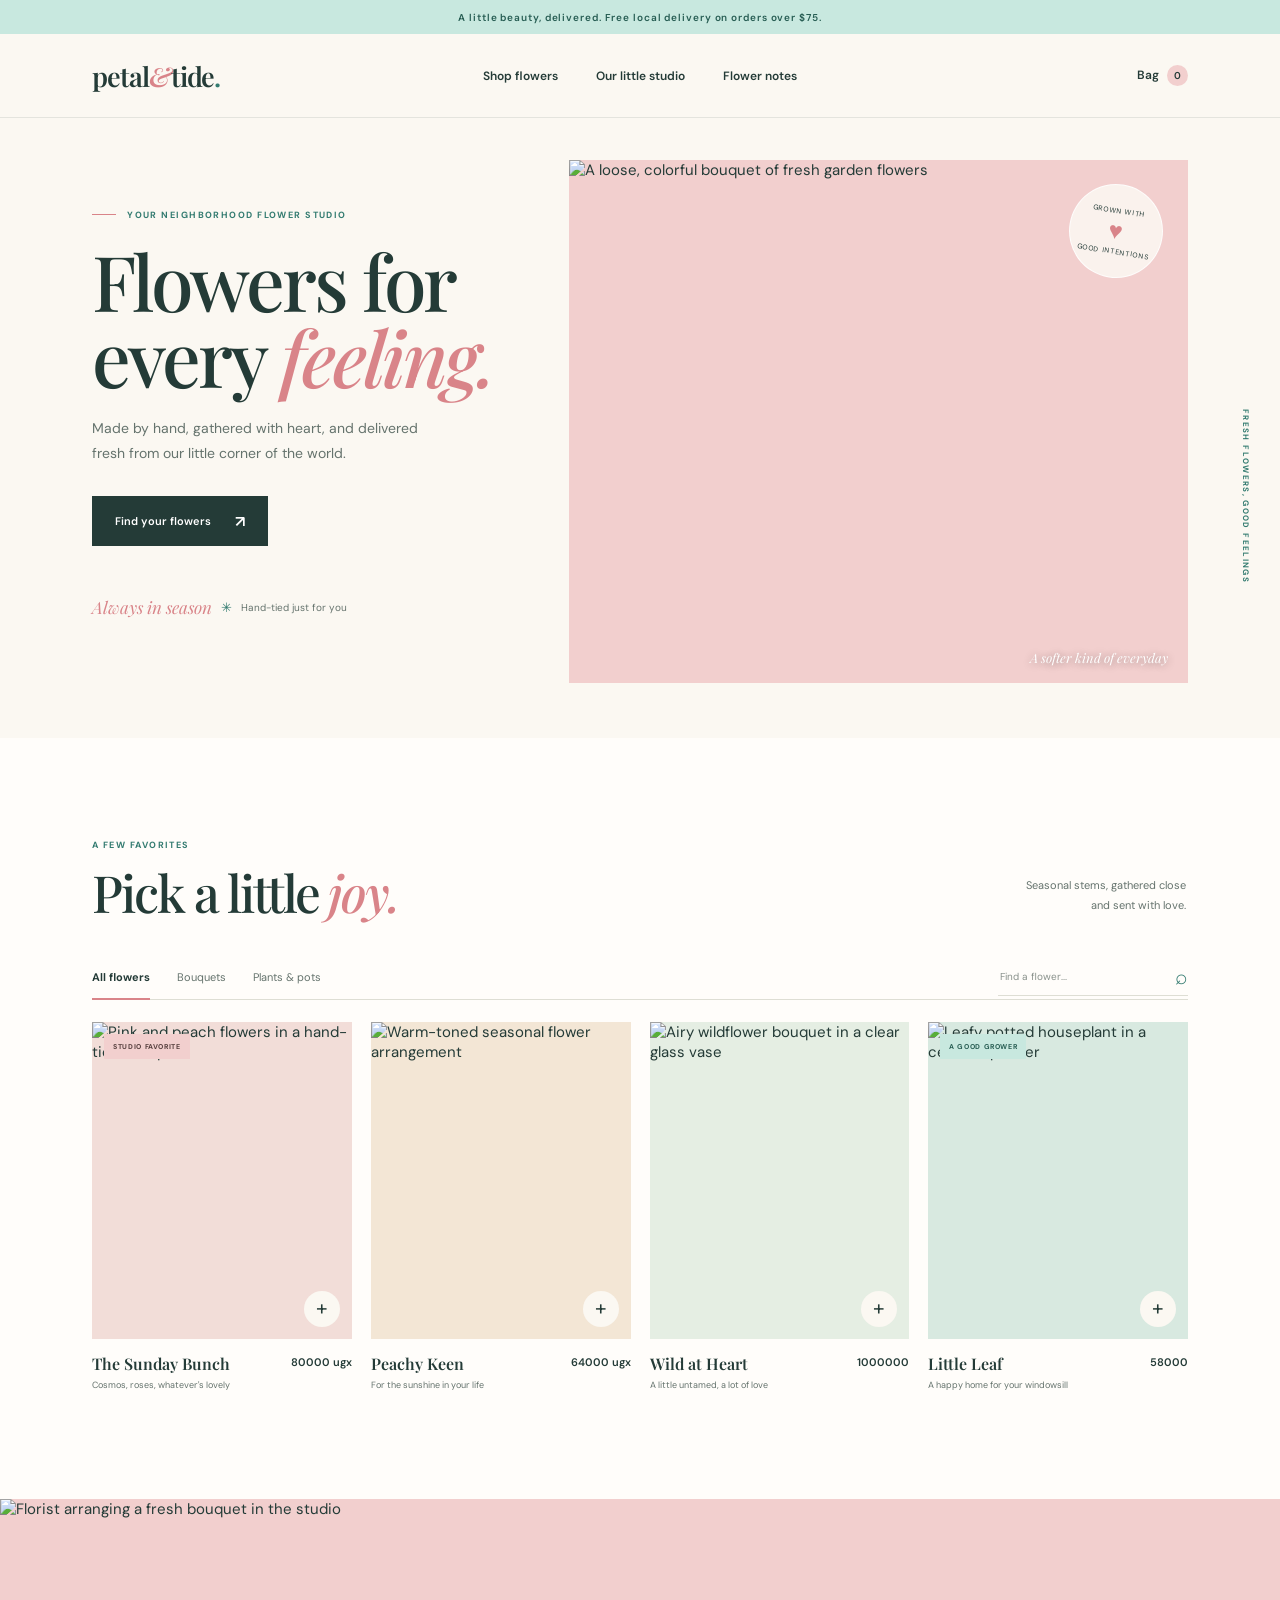
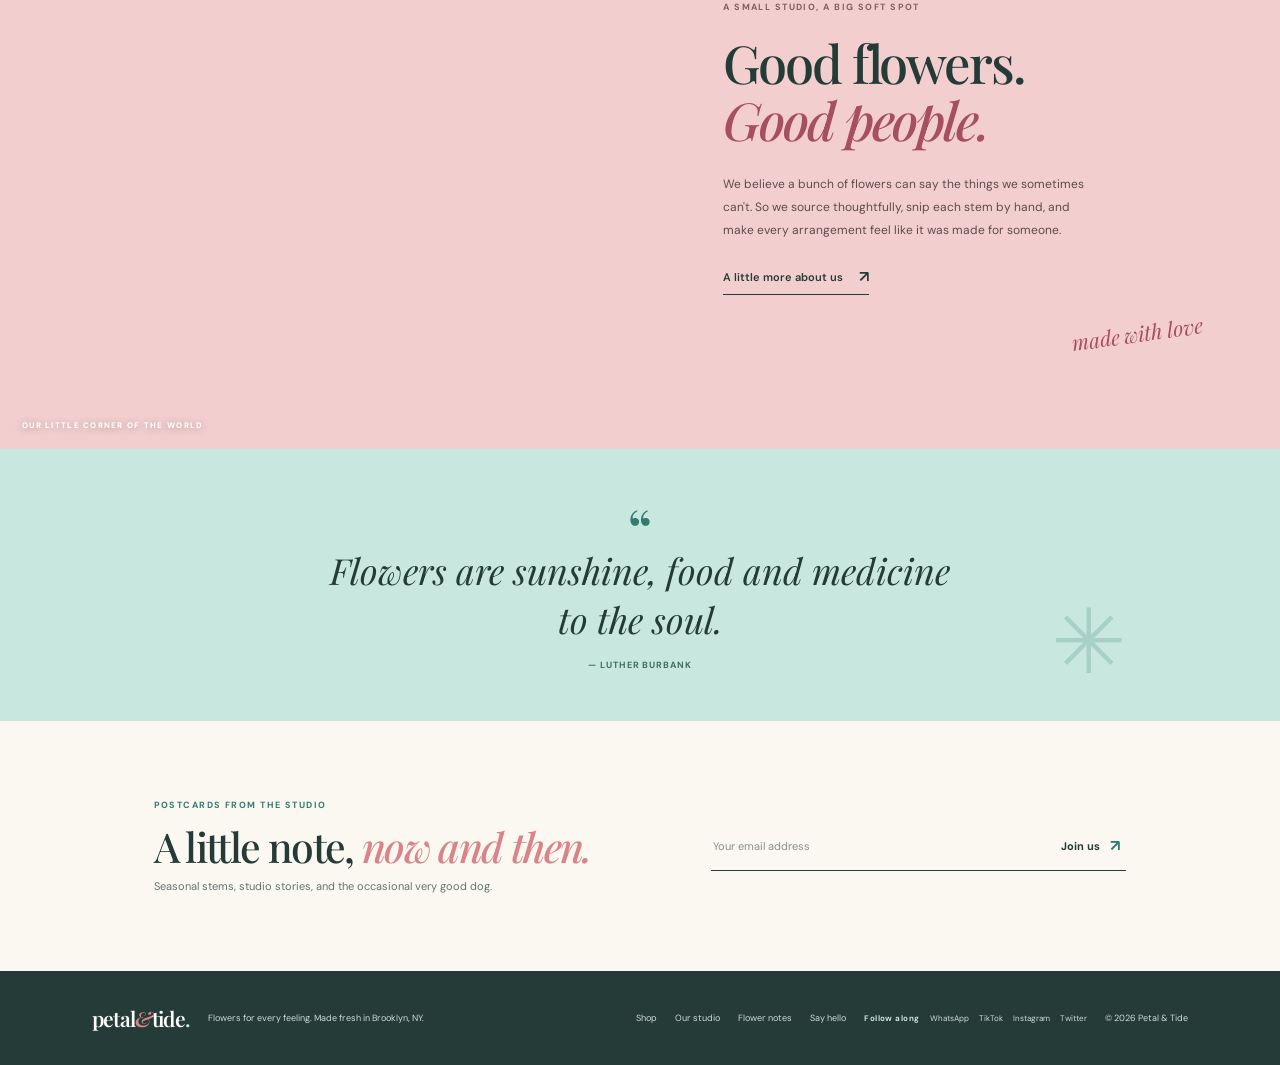
==== index.html @ 0f06288e "Add files via upload" ====
<!doctype html>
<html lang="en">
<head>
  <meta charset="utf-8">
  <meta name="viewport" content="width=device-width, initial-scale=1">
  <meta name="theme-color" content="#f7e5e4">
  <meta name="description" content="Thoughtful flowers for the big days, the small days, and every day in between. Handcrafted in our neighborhood studio.">
  <title>Petal & Tide | Flowers for every feeling</title>
  <link rel="preconnect" href="https://fonts.googleapis.com">
  <link rel="preconnect" href="https://fonts.gstatic.com" crossorigin>
  <link href="https://fonts.googleapis.com/css2?family=DM+Sans:wght@400;500;600;700&family=Playfair+Display:ital,wght@0,500;0,600;1,500;1,600&display=swap" rel="stylesheet">
  <link rel="stylesheet" href="styles.css">
  <script src="script.js" defer></script>
</head>
<body>
  <div class="announcement">A little beauty, delivered. Free local delivery on orders over $75.</div>
  <header class="site-header">
    <a class="wordmark" href="#home" aria-label="Petal and Tide home">petal<span>&</span>tide<span class="wordmark-dot">.</span></a>
    <button class="menu-toggle" type="button" aria-expanded="false" aria-controls="primary-nav" aria-label="Open menu"><span></span><span></span></button>
    <nav class="primary-nav" id="primary-nav" aria-label="Main navigation">
      <a href="shop.html">Shop flowers</a>
      <a href="studio.html">Our little studio</a>
      <a href="notes.html">Flower notes</a>
    </nav>
    <a class="bag-link" href="#shop" aria-label="Shopping bag, 0 items">Bag <span class="bag-count">0</span></a>
  </header>

  <main>
    <section class="hero" id="home">
      <div class="hero-copy">
        <p class="eyebrow"><span class="eyebrow-line"></span> YOUR NEIGHBORHOOD FLOWER STUDIO</p>
        <h1>Flowers for<br>every <em>feeling.</em></h1>
        <p class="hero-intro">Made by hand, gathered with heart, and delivered fresh from our little corner of the world.</p>
        <a class="button button-dark" href="shop.html">Find your flowers <span aria-hidden="true">↗</span></a>
        <div class="hero-footnote"><span class="handwritten">Always in season</span><span class="tiny-flower" aria-hidden="true">✳</span> Hand-tied just for you</div>
      </div>
      <div class="hero-image-wrap">
        <img class="hero-image" src="https://images.unsplash.com/photo-1490750967868-88aa4486c946?auto=format&fit=crop&w=1500&q=85" alt="A loose, colorful bouquet of fresh garden flowers">
        <div class="image-stamp"><span>GROWN WITH</span><strong>♥</strong><span>GOOD INTENTIONS</span></div>
        <span class="image-caption">A softer kind of everyday</span>
      </div>
      <div class="hero-side-note" aria-hidden="true">FRESH FLOWERS, GOOD FEELINGS</div>
    </section>

    <section class="shop-section" id="shop">
      <div class="section-heading">
        <div>
          <p class="eyebrow">A FEW FAVORITES</p>
          <h2>Pick a little <em>joy.</em></h2>
        </div>
        <p class="section-note">Seasonal stems, gathered close<br>and sent with love.</p>
      </div>
      <div class="shop-tools">
        <div class="filters" role="group" aria-label="Filter flowers">
          <button class="filter-button is-active" type="button" data-filter="all" aria-pressed="true">All flowers</button>
          <button class="filter-button" type="button" data-filter="bouquet" aria-pressed="false">Bouquets</button>
          <button class="filter-button" type="button" data-filter="plants" aria-pressed="false">Plants & pots</button>
        </div>
        <label class="search-box"><span class="visually-hidden">Search flowers</span><input type="search" id="flower-search" placeholder="Find a flower..." autocomplete="off"><span aria-hidden="true">⌕</span></label>
      </div>
      <div class="product-grid" id="product-grid">
        <article class="product-card" data-category="bouquet" data-name="The Sunday Bunch">
          <div class="product-image image-one"><img src="https://images.unsplash.com/photo-1520763185298-1b434c919102?auto=format&fit=crop&w=900&q=80" alt="Pink and peach flowers in a hand-tied bouquet" loading="lazy"><span class="product-label">STUDIO FAVORITE</span><button class="quick-add" type="button" aria-label="Add The Sunday Bunch to bag">+</button></div>
          <div class="product-info"><div><h3>The Sunday Bunch</h3><p>Cosmos, roses, whatever's lovely</p></div><span class="price">80000 ugx</span></div>
        </article>
        <article class="product-card" data-category="bouquet" data-name="Peachy Keen">
          <div class="product-image image-two"><img src="https://images.unsplash.com/photo-1487530811176-3780de880c2d?auto=format&fit=crop&w=900&q=80" alt="Warm-toned seasonal flower arrangement" loading="lazy"><button class="quick-add" type="button" aria-label="Add Peachy Keen to bag">+</button></div>
          <div class="product-info"><div><h3>Peachy Keen</h3><p>For the sunshine in your life</p></div><span class="price">64000 ugx</span></div>
        </article>
        <article class="product-card" data-category="bouquet" data-name="Wild at Heart">
          <div class="product-image image-three"><img src="https://images.unsplash.com/photo-1525310072745-f49212b5b6d0?auto=format&fit=crop&w=900&q=80" alt="Airy wildflower bouquet in a clear glass vase" loading="lazy"><button class="quick-add" type="button" aria-label="Add Wild at Heart to bag">+</button></div>
          <div class="product-info"><div><h3>Wild at Heart</h3><p>A little untamed, a lot of love</p></div><span class="price">1000000

          </span></div>
        </article>
        <article class="product-card" data-category="plants" data-name="Little Leaf">
          <div class="product-image image-four"><img src="https://images.unsplash.com/photo-1485955900006-10f4d324d411?auto=format&fit=crop&w=900&q=80" alt="Leafy potted houseplant in a ceramic planter" loading="lazy"><span class="product-label label-aqua">A GOOD GROWER</span><button class="quick-add" type="button" aria-label="Add Little Leaf to bag">+</button></div>
          <div class="product-info"><div><h3>Little Leaf</h3><p>A happy home for your windowsill</p></div><span class="price">58000</span></div>
        </article>
      </div>
      <p class="empty-state" hidden>No stems found just yet. Try another search.</p>
    </section>

    <section class="studio-section" id="about">
      <div class="studio-image"><img src="https://images.unsplash.com/photo-1526045478516-99145907023c?auto=format&fit=crop&w=1200&q=85" alt="Florist arranging a fresh bouquet in the studio" loading="lazy"><span class="studio-image-note">OUR LITTLE CORNER OF THE WORLD</span></div>
      <div class="studio-copy">
        <p class="eyebrow">A SMALL STUDIO, A BIG SOFT SPOT</p>
        <h2>Good flowers.<br><em>Good people.</em></h2>
        <p>We believe a bunch of flowers can say the things we sometimes can't. So we source thoughtfully, snip each stem by hand, and make every arrangement feel like it was made for someone.</p>
        <a class="text-link" href="studio.html">A little more about us <span aria-hidden="true">↗</span></a>
        <span class="studio-scribble" aria-hidden="true">made with love</span>
      </div>
    </section>

    <section class="quote-band" id="notes">
      <span class="quote-mark" aria-hidden="true">“</span>
      <blockquote>Flowers are sunshine, food and medicine to the soul.</blockquote>
      <p>— Luther Burbank</p>
      <span class="quote-flower" aria-hidden="true">✳</span>
    </section>

    <section class="newsletter-section">
      <div><p class="eyebrow">POSTCARDS FROM THE STUDIO</p><h2>A little note, <em>now and then.</em></h2><p>Seasonal stems, studio stories, and the occasional very good dog.</p></div>
      <form class="newsletter-form" id="newsletter-form">
        <label class="visually-hidden" for="email-address">Your email address</label>
        <input id="email-address" type="email" placeholder="Your email address" required>
        <button type="submit" aria-label="Subscribe to studio notes">Join us <span aria-hidden="true">↗</span></button>
        <p class="form-message" aria-live="polite"></p>
      </form>
    </section>
  </main>

  <footer class="site-footer">
    <a class="wordmark footer-wordmark" href="#home">petal<span>&</span>tide<span class="wordmark-dot">.</span></a>
    <p>Flowers for every feeling. Made fresh in Brooklyn, NY.</p>
    <div class="footer-links"><a href="shop.html">Shop</a><a href="studio.html">Our studio</a><a href="notes.html">Flower notes</a><a href="mailto:hello@petalandtide.com">Say hello</a></div>
    <div class="footer-social" aria-label="Social media"><span class="social-label">Follow along</span><a href="https://www.whatsapp.com/" target="_blank" rel="noopener noreferrer">WhatsApp</a><a href="https://www.tiktok.com/" target="_blank" rel="noopener noreferrer">TikTok</a><a href="https://www.instagram.com/" target="_blank" rel="noopener noreferrer">Instagram</a><a href="https://www.twitter.com/" target="_blank" rel="noopener noreferrer">Twitter</a></div>
    <span class="copyright">© 2026 Petal & Tide</span>
  </footer>
</body>
</html>
---- styles.css ----
:root {
  color-scheme: light;
  --ink: #243b37;
  --muted: #65736d;
  --paper: #fbf8f2;
  --pink: #f2cfce;
  --pink-deep: #d98489;
  --aqua: #c8e8df;
  --aqua-deep: #337b70;
  --line: #deded4;
  --serif: "Playfair Display", Georgia, serif;
  --sans: "DM Sans", sans-serif;
}

* { box-sizing: border-box; }
html { scroll-behavior: smooth; }
body { margin: 0; background: var(--paper); color: var(--ink); font-family: var(--sans); font-size: 15px; -webkit-font-smoothing: antialiased; }
a { color: inherit; text-decoration: none; }
button, input { color: inherit; font: inherit; }
button { cursor: pointer; }
img { display: block; width: 100%; height: 100%; object-fit: cover; }
.visually-hidden { position: absolute; width: 1px; height: 1px; padding: 0; margin: -1px; overflow: hidden; clip: rect(0, 0, 0, 0); white-space: nowrap; border: 0; }

.announcement { display: flex; min-height: 34px; align-items: center; justify-content: center; padding: 7px 18px; background: var(--aqua); color: #275d53; font-size: 10px; font-weight: 600; letter-spacing: .09em; text-align: center; }
.site-header { position: relative; z-index: 5; display: grid; grid-template-columns: 1fr auto 1fr; align-items: center; min-height: 84px; padding: 0 7.2%; border-bottom: 1px solid rgba(36, 59, 55, .1); }
.wordmark { width: max-content; font-family: var(--serif); font-size: 27px; font-weight: 600; letter-spacing: -.04em; }
.wordmark > span:first-child { color: var(--pink-deep); font-style: italic; }
.wordmark-dot { color: var(--aqua-deep); }
.primary-nav { display: flex; align-items: center; gap: 38px; }
.primary-nav a, .bag-link { font-size: 12px; font-weight: 600; transition: color .2s ease; }
.primary-nav a:hover, .bag-link:hover { color: var(--pink-deep); }
.bag-link { justify-self: end; }
.bag-count { display: inline-grid; width: 21px; height: 21px; place-items: center; margin-left: 5px; border-radius: 50%; background: var(--pink); font-size: 10px; }
.menu-toggle { display: none; }

.hero { position: relative; display: grid; grid-template-columns: .87fr 1.13fr; min-height: 620px; padding: 42px 7.2% 55px; overflow: hidden; }
.hero-copy { display: flex; flex-direction: column; align-items: flex-start; justify-content: center; padding: 28px 30px 44px 0; }
.eyebrow { display: flex; align-items: center; gap: 11px; margin: 0 0 21px; color: var(--aqua-deep); font-size: 9px; font-weight: 700; letter-spacing: .16em; }
.eyebrow-line { width: 24px; height: 1px; background: var(--pink-deep); }
h1, h2, h3, p { margin-top: 0; }
h1, h2 { font-family: var(--serif); font-weight: 500; letter-spacing: -.04em; }
h1 { max-width: 520px; margin-bottom: 22px; font-size: clamp(62px, 6vw, 91px); line-height: .99; }
h1 em, h2 em { color: var(--pink-deep); font-weight: 500; }
.hero-intro { max-width: 350px; margin-bottom: 30px; color: var(--muted); font-size: 14px; line-height: 1.8; }
.button { display: inline-flex; min-height: 50px; align-items: center; justify-content: center; gap: 24px; padding: 0 23px; font-size: 11px; font-weight: 600; transition: background .2s, transform .2s; }
.button:hover { transform: translateY(-2px); }
.button-dark { background: var(--ink); color: white; }
.button-dark:hover { background: var(--aqua-deep); }
.button span, .text-link span { font-size: 16px; }
.hero-footnote { display: flex; align-items: center; gap: 9px; margin-top: 50px; color: var(--muted); font-size: 10px; }
.handwritten { color: var(--pink-deep); font-family: var(--serif); font-size: 17px; font-style: italic; }
.tiny-flower { color: var(--aqua-deep); font-size: 13px; }
.hero-image-wrap { position: relative; min-height: 520px; background: var(--pink); }
.hero-image { position: absolute; inset: 0; object-position: center 48%; }
.image-stamp { position: absolute; top: 24px; right: 25px; display: flex; width: 94px; height: 94px; flex-direction: column; align-items: center; justify-content: center; gap: 4px; border: 1px solid rgba(255,255,255,.8); border-radius: 50%; background: rgba(251, 248, 242, .88); color: var(--ink); font-size: 7px; letter-spacing: .1em; transform: rotate(9deg); }
.image-stamp strong { color: var(--pink-deep); font-size: 24px; line-height: 1; }
.image-caption { position: absolute; right: 20px; bottom: 17px; color: white; font-family: var(--serif); font-size: 13px; font-style: italic; text-shadow: 0 1px 9px rgba(0,0,0,.45); }
.hero-side-note { position: absolute; top: 47%; right: 2.3%; color: var(--aqua-deep); font-size: 8px; font-weight: 700; letter-spacing: .17em; writing-mode: vertical-rl; }

.shop-section { padding: 101px 7.2% 108px; background: #fffdfa; }
.section-heading { display: flex; align-items: end; justify-content: space-between; margin-bottom: 35px; }
.section-heading .eyebrow { margin-bottom: 13px; }
h2 { margin-bottom: 0; font-size: clamp(38px, 4vw, 53px); line-height: 1.1; }
.section-note { margin: 0 2px 5px 0; color: var(--muted); font-size: 11px; line-height: 1.8; text-align: right; }
.shop-tools { display: flex; align-items: center; justify-content: space-between; gap: 20px; margin-bottom: 22px; border-bottom: 1px solid var(--line); }
.filters { display: flex; gap: 27px; }
.filter-button { position: relative; min-height: 44px; padding: 0; border: 0; background: transparent; color: var(--muted); font-size: 11px; }
.filter-button::after { position: absolute; right: 0; bottom: -1px; left: 0; height: 2px; background: transparent; content: ""; }
.filter-button.is-active { color: var(--ink); font-weight: 700; }
.filter-button.is-active::after { background: var(--pink-deep); }
.search-box { display: flex; width: 190px; align-items: center; border-bottom: 1px solid var(--line); }
.search-box input { width: 100%; height: 37px; border: 0; outline: 0; background: transparent; font-size: 10px; }
.search-box input::placeholder { color: #89918b; }
.search-box > span { color: var(--aqua-deep); font-size: 21px; }
.product-grid { display: grid; grid-template-columns: repeat(4, minmax(0, 1fr)); gap: 19px; }
.product-card { min-width: 0; animation: arrive .45s ease both; }
.product-image { position: relative; aspect-ratio: .82; overflow: hidden; background: #f1e5de; }
.product-image img { transition: transform .6s cubic-bezier(.2,.7,.2,1); }
.product-card:hover .product-image img { transform: scale(1.045); }
.image-one { background-color: #f2ddd8; }
.image-two { background-color: #f3e6d5; }
.image-three { background-color: #e5eee3; }
.image-four { background-color: #d8e9e0; }
.product-label { position: absolute; top: 12px; left: 12px; padding: 8px 9px; background: var(--pink); color: #553e3d; font-size: 7px; font-weight: 700; letter-spacing: .09em; }
.label-aqua { background: var(--aqua); color: #275d53; }
.quick-add { position: absolute; right: 12px; bottom: 12px; display: grid; width: 36px; height: 36px; place-items: center; border: 0; border-radius: 50%; background: var(--paper); color: var(--ink); font-size: 21px; line-height: 1; transition: background .2s, color .2s, transform .2s; }
.quick-add:hover { background: var(--aqua-deep); color: white; transform: rotate(90deg); }
.product-info { display: flex; justify-content: space-between; gap: 8px; padding-top: 14px; }
.product-info h3 { margin: 0 0 5px; font-family: var(--serif); font-size: 16px; font-weight: 600; }
.product-info p { margin: 0; color: var(--muted); font-size: 9px; }
.price { padding-top: 2px; font-size: 11px; font-weight: 600; white-space: nowrap; }
.empty-state { padding: 40px 0 12px; color: var(--muted); text-align: center; }

.studio-section { display: grid; grid-template-columns: 1fr 1fr; min-height: 550px; background: var(--pink); }
.studio-image { position: relative; min-height: 450px; overflow: hidden; }
.studio-image img { position: absolute; inset: 0; }
.studio-image-note { position: absolute; bottom: 19px; left: 22px; color: white; font-size: 8px; font-weight: 700; letter-spacing: .16em; text-shadow: 0 1px 8px rgba(0,0,0,.45); }
.studio-copy { position: relative; display: flex; flex-direction: column; align-items: flex-start; justify-content: center; padding: 75px 12% 75px 13%; }
.studio-copy .eyebrow { color: #875d60; }
.studio-copy h2 { margin-bottom: 24px; font-size: clamp(40px, 4.1vw, 56px); }
.studio-copy h2 em { color: #a54f61; }
.studio-copy > p:not(.eyebrow) { max-width: 380px; margin-bottom: 25px; color: #5d4c4b; font-size: 12px; line-height: 1.9; }
.text-link { display: inline-flex; align-items: center; gap: 16px; padding-bottom: 7px; border-bottom: 1px solid var(--ink); font-size: 11px; font-weight: 600; }
.studio-scribble { align-self: flex-end; margin-top: 24px; color: #a54f61; font-family: var(--serif); font-size: 21px; font-style: italic; transform: rotate(-8deg); }

.quote-band { position: relative; display: flex; min-height: 265px; flex-direction: column; align-items: center; justify-content: center; overflow: hidden; padding: 50px 24px; background: var(--aqua); text-align: center; }
.quote-mark { height: 34px; color: var(--aqua-deep); font-family: var(--serif); font-size: 62px; line-height: 1; }
.quote-band blockquote { max-width: 650px; margin: 13px 0 16px; font-family: var(--serif); font-size: clamp(24px, 3vw, 36px); font-style: italic; line-height: 1.35; }
.quote-band > p { margin: 0; color: #426b62; font-size: 9px; font-weight: 700; letter-spacing: .1em; text-transform: uppercase; }
.quote-flower { position: absolute; right: 12%; bottom: 20px; color: rgba(51,123,112,.22); font-size: 90px; }

.newsletter-section { display: grid; grid-template-columns: 1.1fr .9fr; align-items: center; gap: 50px; padding: 78px 12%; }
.newsletter-section .eyebrow { margin-bottom: 13px; }
.newsletter-section h2 { margin-bottom: 10px; font-size: clamp(31px, 3.2vw, 43px); }
.newsletter-section > div > p:last-child { margin: 0; color: var(--muted); font-size: 11px; }
.newsletter-form { position: relative; display: flex; align-items: center; border-bottom: 1px solid var(--ink); }
.newsletter-form input { width: 100%; height: 48px; border: 0; outline: 0; background: transparent; font-size: 11px; }
.newsletter-form input::placeholder { color: #89918b; }
.newsletter-form button { display: flex; flex: 0 0 auto; align-items: center; gap: 10px; border: 0; background: transparent; font-size: 11px; font-weight: 700; }
.newsletter-form button span { color: var(--aqua-deep); font-size: 16px; }
.form-message { position: absolute; top: 49px; left: 0; margin: 0; color: var(--aqua-deep); font-size: 10px; }
.site-footer { display: grid; grid-template-columns: auto 1fr auto auto auto; align-items: center; gap: 18px; min-height: 94px; padding: 20px 7.2%; background: var(--ink); color: #fffdfa; }
.footer-wordmark { font-size: 21px; }
.footer-wordmark .wordmark-dot { color: var(--aqua); }
.site-footer > p { margin: 0; color: #d1dcd4; font-size: 9px; }
.footer-links { display: flex; gap: 18px; }
.footer-links a, .copyright { color: #d1dcd4; font-size: 9px; }
.footer-links a:hover { color: var(--aqua); }
.footer-social { display: flex; align-items: center; gap: 10px; }
.footer-social a, .social-label { color: #d1dcd4; font-size: 8px; }
.social-label { color: var(--aqua); font-weight: 700; letter-spacing: .06em; }
.footer-social a:hover { color: var(--pink); }

@keyframes arrive { from { opacity: 0; transform: translateY(10px); } to { opacity: 1; transform: translateY(0); } }

@media (max-width: 900px) {
  .site-header { padding-right: 5%; padding-left: 5%; }
  .hero { grid-template-columns: .9fr 1.1fr; min-height: 550px; padding-right: 5%; padding-left: 5%; }
  .hero-image-wrap { min-height: 460px; }
  .hero-side-note { display: none; }
  .shop-section { padding-right: 5%; padding-left: 5%; }
  .product-grid { grid-template-columns: repeat(2, minmax(0, 1fr)); gap: 32px 18px; }
  .studio-copy { padding-right: 8%; padding-left: 9%; }
  .site-footer { grid-template-columns: 1fr 1fr; padding-right: 5%; padding-left: 5%; }
  .footer-social { grid-column: 1 / -1; }
  .copyright { justify-self: end; }
}

@media (max-width: 620px) {
  .announcement { min-height: 32px; font-size: 8px; }
  .site-header { grid-template-columns: 1fr auto auto; min-height: 68px; gap: 17px; padding: 0 6%; }
  .wordmark { font-size: 24px; }
  .menu-toggle { display: flex; width: 30px; height: 34px; flex-direction: column; justify-content: center; gap: 6px; padding: 4px; border: 0; background: transparent; }
  .menu-toggle span { width: 21px; height: 1px; background: var(--ink); transition: transform .2s; }
  .menu-toggle[aria-expanded="true"] span:first-child { transform: translateY(3.5px) rotate(45deg); }
  .menu-toggle[aria-expanded="true"] span:last-child { transform: translateY(-3.5px) rotate(-45deg); }
  .primary-nav { position: absolute; top: 68px; right: 0; left: 0; display: none; flex-direction: column; align-items: stretch; gap: 0; padding: 8px 6% 15px; border-bottom: 1px solid var(--line); background: var(--paper); }
  .primary-nav.is-open { display: flex; }
  .primary-nav a { padding: 13px 0; border-top: 1px solid var(--line); }
  .bag-link { font-size: 11px; }
  .bag-count { width: 19px; height: 19px; }
  .hero { display: flex; flex-direction: column; padding: 37px 6% 50px; }
  .hero-copy { padding: 22px 0 30px; }
  .hero .eyebrow { margin-bottom: 16px; font-size: 8px; }
  h1 { margin-bottom: 14px; font-size: 65px; }
  .hero-intro { max-width: 330px; margin-bottom: 22px; font-size: 12px; }
  .hero-footnote { margin-top: 25px; }
  .hero-image-wrap { min-height: 380px; }
  .image-stamp { width: 78px; height: 78px; }
  .shop-section { padding: 68px 6% 74px; }
  .section-heading { align-items: flex-start; gap: 12px; }
  .section-heading h2 { font-size: 38px; }
  .section-note { padding-top: 25px; font-size: 9px; }
  .shop-tools { align-items: flex-start; flex-direction: column-reverse; gap: 10px; padding-bottom: 0; }
  .search-box { width: 100%; }
  .filters { width: 100%; justify-content: space-between; gap: 10px; }
  .filter-button { min-height: 40px; font-size: 10px; }
  .product-grid { gap: 25px 12px; }
  .product-image { aspect-ratio: .74; }
  .product-label { top: 8px; left: 8px; padding: 7px; font-size: 6px; }
  .quick-add { right: 8px; bottom: 8px; width: 32px; height: 32px; }
  .product-info { padding-top: 10px; }
  .product-info h3 { font-size: 14px; }
  .product-info p { max-width: 145px; font-size: 8px; line-height: 1.5; }
  .price { font-size: 10px; }
  .studio-section { grid-template-columns: 1fr; }
  .studio-image { min-height: 340px; }
  .studio-copy { min-height: 390px; padding: 58px 8% 48px; }
  .studio-copy h2 { font-size: 46px; }
  .quote-band { min-height: 230px; }
  .quote-band blockquote { font-size: 25px; }
  .quote-flower { right: 3%; font-size: 64px; }
  .newsletter-section { grid-template-columns: 1fr; gap: 25px; padding: 58px 7%; }
  .newsletter-section h2 { font-size: 34px; }
  .site-footer { grid-template-columns: 1fr auto; gap: 13px; padding: 23px 7%; }
  .site-footer > p { grid-column: 1 / -1; grid-row: 2; }
  .footer-links { grid-column: 1 / -1; grid-row: 3; }
  .copyright { grid-column: 2; grid-row: 1; font-size: 8px; }
  .footer-social { grid-column: 1 / -1; grid-row: 4; flex-wrap: wrap; gap: 12px; }
}

@media (prefers-reduced-motion: reduce) {
  *, *::before, *::after { scroll-behavior: auto !important; animation-duration: .01ms !important; animation-iteration-count: 1 !important; transition-duration: .01ms !important; }
}

.primary-nav a[aria-current="page"] { color: var(--aqua-deep); }
.page-banner { position: relative; display: flex; min-height: 330px; align-items: center; overflow: hidden; padding: 52px 10%; }
.shop-banner { background: var(--aqua); }
.page-banner-copy { position: relative; z-index: 1; max-width: 560px; }
.page-banner .eyebrow { margin-bottom: 15px; }
.page-banner h1, .studio-page-copy h1, .notes-intro h1 { margin: 0 0 15px; font-size: clamp(48px, 6vw, 76px); }
.page-banner-copy > p:last-child, .studio-page-copy > p:not(.eyebrow) { max-width: 390px; margin: 0; color: #48665f; font-size: 13px; line-height: 1.8; }
.banner-mark { position: absolute; top: -72px; right: 11%; color: rgba(51,123,112,.14); font-size: 350px; line-height: 1; }
.banner-side-note { position: absolute; right: 4%; bottom: 23px; color: var(--aqua-deep); font-size: 8px; font-weight: 700; letter-spacing: .14em; writing-mode: vertical-rl; }
.inner-shop { padding-top: 76px; }
.delivery-strip { display: flex; min-height: 100px; align-items: center; justify-content: center; gap: 12px; padding: 20px; background: var(--pink); }
.delivery-strip p { margin: 0; font-size: 12px; }
.delivery-strip a { border-bottom: 1px solid currentColor; font-weight: 700; }

.studio-page-hero { display: grid; grid-template-columns: .88fr 1.12fr; min-height: 580px; padding: 55px 7.2%; gap: 7%; align-items: center; }
.studio-page-copy { padding: 30px 0; }
.studio-page-copy h1 { max-width: 450px; line-height: 1.04; }
.studio-page-copy > p:not(.eyebrow) { max-width: 365px; margin: 0 0 26px; color: var(--muted); }
.studio-page-copy .eyebrow { margin-bottom: 19px; }
.studio-page-image { position: relative; height: 460px; background: var(--pink); }
.studio-page-image img { position: absolute; inset: 0; }
.studio-page-image span { position: absolute; bottom: 18px; left: 20px; color: white; font-size: 8px; font-weight: 700; letter-spacing: .15em; text-shadow: 0 1px 9px rgba(0,0,0,.45); }
.studio-story { padding: 84px 13%; background: #fffdfa; }
.studio-story h2 { max-width: 590px; margin-bottom: 32px; }
.story-columns { display: grid; grid-template-columns: 1fr 1fr; gap: 50px; max-width: 800px; }
.story-columns p { margin: 0; color: var(--muted); font-size: 12px; line-height: 2; }
.studio-values { display: grid; grid-template-columns: .8fr 1.2fr; gap: 8%; padding: 92px 10%; }
.values-heading h2 { max-width: 380px; font-size: 45px; }
.value-list article { display: grid; grid-template-columns: 36px 1fr 25px; align-items: start; gap: 16px; padding: 21px 0; border-bottom: 1px solid var(--line); }
.value-number { padding-top: 3px; color: var(--pink-deep); font-family: var(--serif); font-size: 17px; font-style: italic; }
.value-list h3 { margin: 0 0 7px; font-family: var(--serif); font-size: 19px; font-weight: 500; }
.value-list p { max-width: 420px; margin: 0; color: var(--muted); font-size: 11px; line-height: 1.8; }
.value-symbol { color: var(--aqua-deep); font-size: 18px; }
.studio-cta { padding: 74px 20px 80px; background: var(--pink); text-align: center; }
.studio-cta .eyebrow { justify-content: center; }
.studio-cta h2 { max-width: 650px; margin: 0 auto 25px; font-size: clamp(34px, 4vw, 48px); }
.studio-cta .text-link { justify-content: center; }

.notes-intro { padding: 78px 20px 64px; background: var(--aqua); text-align: center; }
.notes-intro .eyebrow { justify-content: center; }
.notes-intro h1 { margin-bottom: 13px; }
.notes-intro > p:last-child { max-width: 490px; margin: 0 auto; color: #48665f; font-size: 12px; line-height: 1.8; }
.featured-note { display: grid; grid-template-columns: 1.05fr .95fr; gap: 8%; align-items: center; padding: 78px 10%; }
.featured-note-image { position: relative; display: block; aspect-ratio: 1.15; background: var(--pink); }
.featured-note-tag { position: absolute; top: 16px; left: 16px; padding: 9px 11px; background: var(--paper); color: var(--ink); font-size: 8px; font-weight: 700; letter-spacing: .1em; }
.featured-note-copy .eyebrow { margin-bottom: 15px; }
.featured-note-copy h2 { margin-bottom: 17px; font-size: clamp(36px, 4vw, 49px); }
.featured-note-copy > p:not(.eyebrow) { max-width: 400px; margin-bottom: 23px; color: var(--muted); font-size: 12px; line-height: 1.9; }
.notes-list { padding: 75px 13% 85px; background: #fffdfa; }
.notes-list-heading { margin-bottom: 25px; }
.notes-list-heading .eyebrow { margin-bottom: 12px; }
.notes-list-heading h2 { font-size: 42px; }
.note-row { display: grid; grid-template-columns: 155px 1fr 25px; gap: 22px; align-items: center; padding: 24px 0; border-top: 1px solid var(--line); }
.note-date { color: var(--aqua-deep); font-size: 8px; font-weight: 700; letter-spacing: .1em; }
.note-row h3 { margin: 0 0 6px; font-family: var(--serif); font-size: 20px; font-weight: 500; }
.note-row p { margin: 0; color: var(--muted); font-size: 10px; line-height: 1.7; }
.note-arrow { color: var(--pink-deep); font-size: 18px; }
.care-guide { display: grid; grid-template-columns: .9fr 1.1fr; gap: 8%; align-items: start; padding: 78px 12%; background: var(--pink); }
.care-guide h2 { max-width: 420px; font-size: 44px; }
.care-guide ol { margin: 0; padding: 0; list-style: none; }
.care-guide li { display: grid; grid-template-columns: 36px 1fr; gap: 13px; align-items: start; padding: 0 0 19px; }
.care-guide li span { color: #a54f61; font-family: var(--serif); font-size: 17px; font-style: italic; }
.care-guide li p { margin: 0; color: #5d4c4b; font-size: 11px; line-height: 1.8; }
.notes-newsletter { padding-right: 10%; padding-left: 10%; }

@media (max-width: 900px) {
  .page-banner { padding-right: 7%; padding-left: 7%; }
  .studio-page-hero { min-height: 500px; padding-right: 5%; padding-left: 5%; gap: 5%; }
  .studio-page-image { height: 400px; }
  .studio-values { grid-template-columns: 1fr; gap: 32px; padding: 75px 8%; }
  .featured-note { padding-right: 7%; padding-left: 7%; gap: 5%; }
  .notes-list { padding-right: 8%; padding-left: 8%; }
  .care-guide { padding-right: 8%; padding-left: 8%; }
}

@media (max-width: 620px) {
  .page-banner { min-height: 280px; padding: 48px 7%; }
  .page-banner h1, .studio-page-copy h1, .notes-intro h1 { font-size: 51px; }
  .page-banner-copy > p:last-child { max-width: 290px; font-size: 11px; }
  .banner-mark { top: -12px; right: 1%; font-size: 210px; }
  .banner-side-note { right: 3%; bottom: 12px; font-size: 6px; }
  .inner-shop { padding-top: 55px; }
  .delivery-strip { align-items: flex-start; justify-content: flex-start; padding: 23px 7%; }
  .delivery-strip p { font-size: 10px; line-height: 1.7; }
  .studio-page-hero { grid-template-columns: 1fr; gap: 24px; padding: 42px 6% 50px; }
  .studio-page-copy { padding: 14px 0 0; }
  .studio-page-copy h1 { max-width: 360px; }
  .studio-page-image { height: 350px; }
  .studio-story { padding: 62px 8%; }
  .studio-story h2 { font-size: 40px; }
  .story-columns { grid-template-columns: 1fr; gap: 17px; }
  .studio-values { padding: 62px 7%; }
  .values-heading h2 { font-size: 39px; }
  .value-list article { grid-template-columns: 29px 1fr 18px; gap: 11px; }
  .studio-cta { padding: 62px 8%; }
  .notes-intro { padding: 62px 7% 48px; }
  .notes-intro > p:last-child { font-size: 11px; }
  .featured-note { grid-template-columns: 1fr; gap: 27px; padding: 42px 6% 60px; }
  .featured-note-image { aspect-ratio: 1.08; }
  .featured-note-copy h2 { font-size: 40px; }
  .notes-list { padding: 59px 7% 67px; }
  .notes-list-heading h2 { font-size: 38px; }
  .note-row { grid-template-columns: 1fr 22px; gap: 7px; padding: 18px 0; }
  .note-date { grid-column: 1; grid-row: 1; margin-bottom: 3px; }
  .note-row > div { grid-column: 1; grid-row: 2; }
  .note-row h3 { font-size: 18px; }
  .note-arrow { grid-column: 2; grid-row: 1 / span 2; }
  .care-guide { grid-template-columns: 1fr; gap: 27px; padding: 60px 7%; }
  .care-guide h2 { font-size: 39px; }
  .notes-newsletter { padding: 58px 7%; }
}
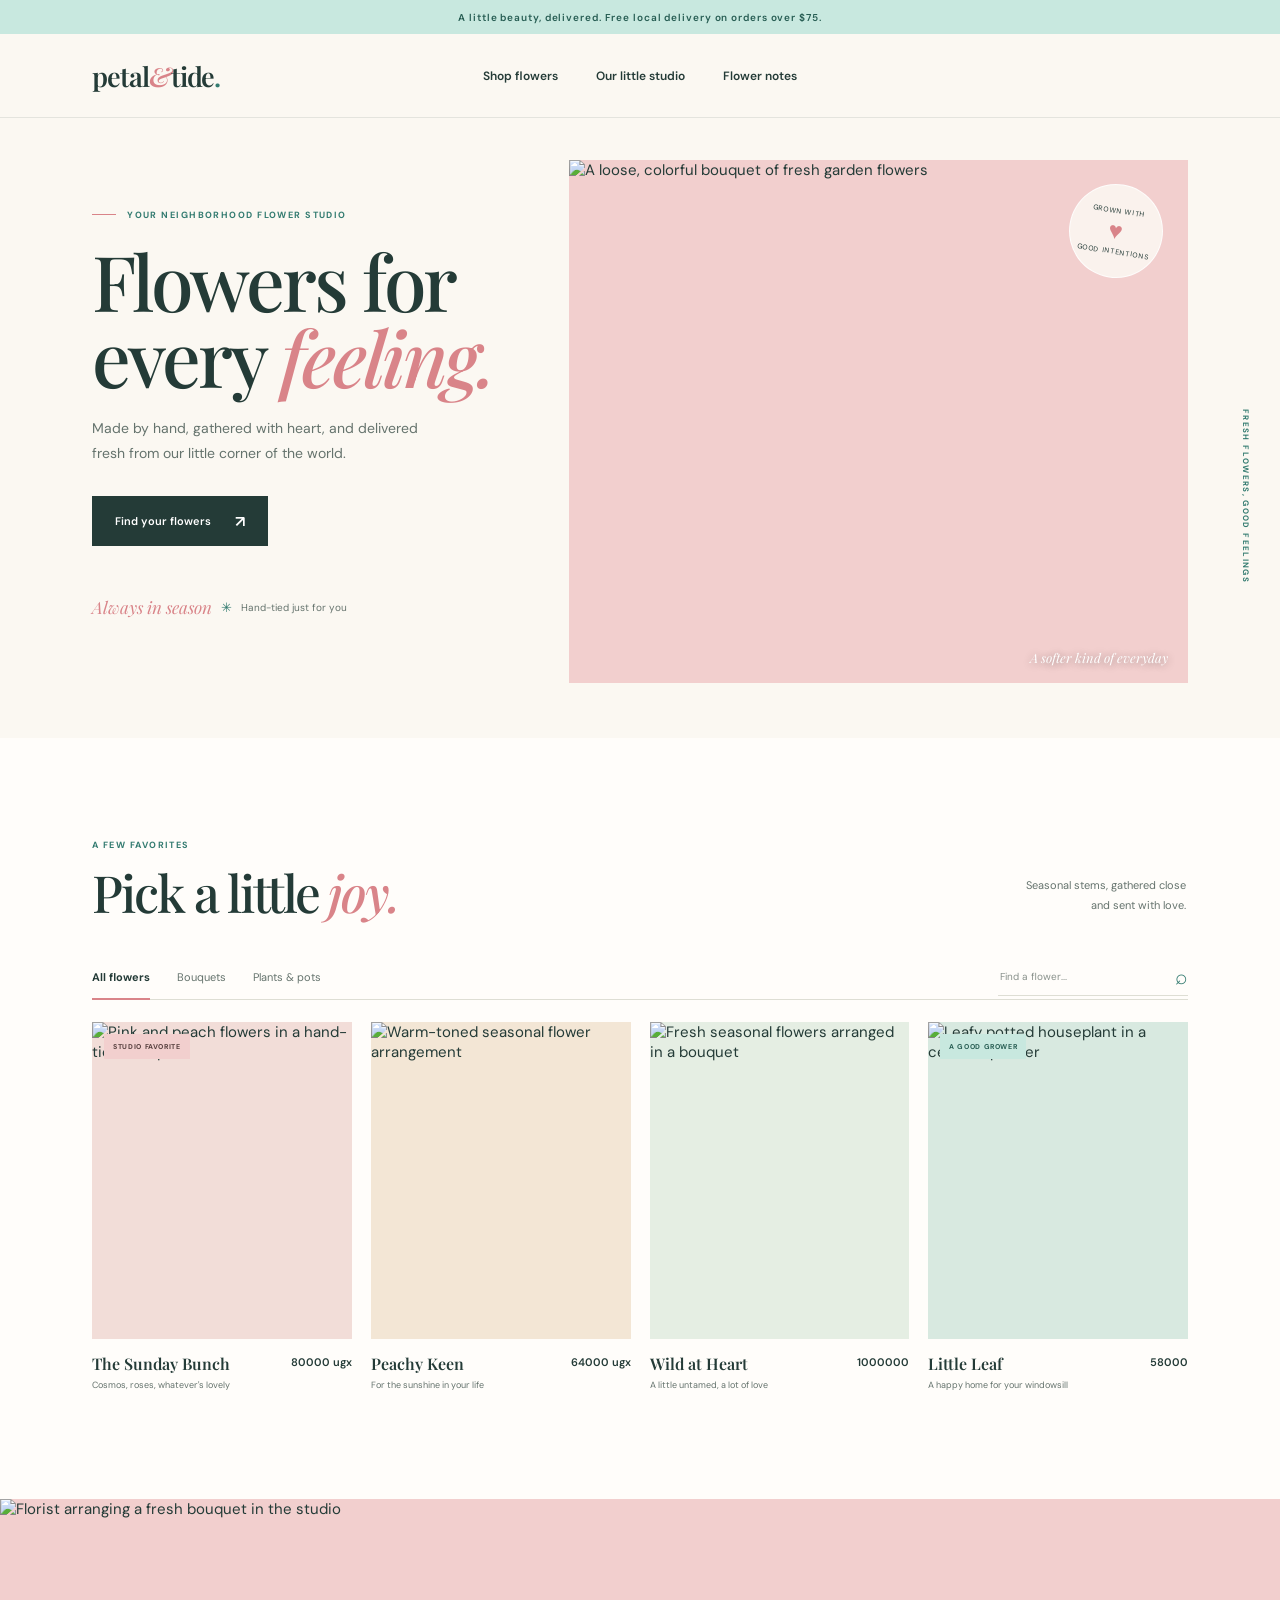
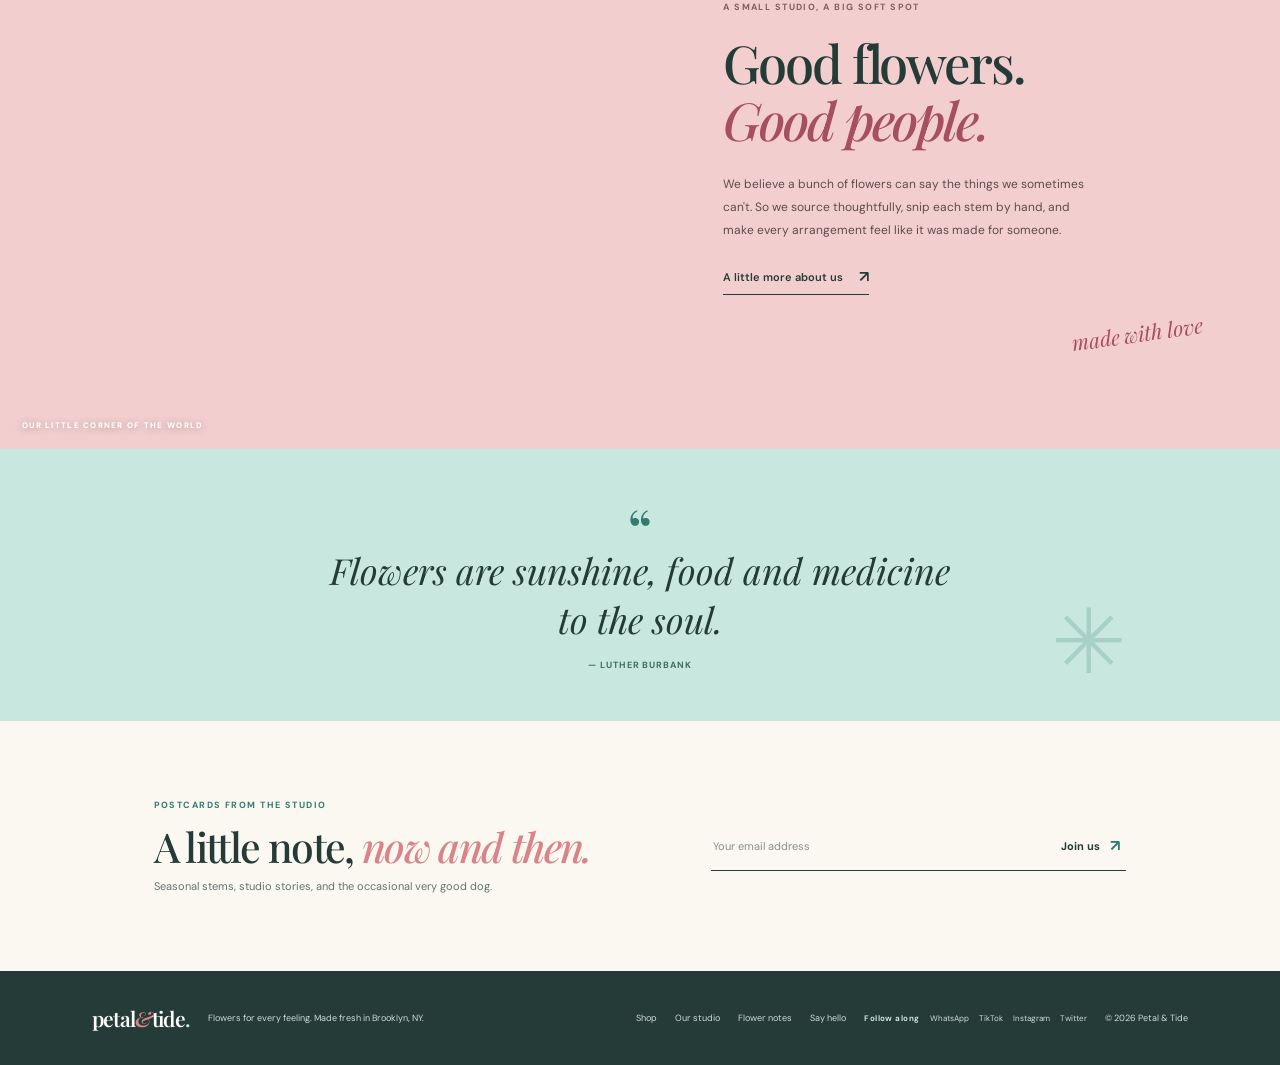
==== commit dff72ddc: "Add files via upload" ====
--- a/index.html
+++ b/index.html
@@ -22,7 +22,6 @@
       <a href="studio.html">Our little studio</a>
       <a href="notes.html">Flower notes</a>
     </nav>
-    <a class="bag-link" href="#shop" aria-label="Shopping bag, 0 items">Bag <span class="bag-count">0</span></a>
   </header>
 
   <main>
@@ -60,21 +59,21 @@
       </div>
       <div class="product-grid" id="product-grid">
         <article class="product-card" data-category="bouquet" data-name="The Sunday Bunch">
-          <div class="product-image image-one"><img src="https://images.unsplash.com/photo-1520763185298-1b434c919102?auto=format&fit=crop&w=900&q=80" alt="Pink and peach flowers in a hand-tied bouquet" loading="lazy"><span class="product-label">STUDIO FAVORITE</span><button class="quick-add" type="button" aria-label="Add The Sunday Bunch to bag">+</button></div>
+          <div class="product-image image-one"><img src="https://images.unsplash.com/photo-1520763185298-1b434c919102?auto=format&fit=crop&w=900&q=80" alt="Pink and peach flowers in a hand-tied bouquet" loading="lazy"><span class="product-label">STUDIO FAVORITE</span></div>
           <div class="product-info"><div><h3>The Sunday Bunch</h3><p>Cosmos, roses, whatever's lovely</p></div><span class="price">80000 ugx</span></div>
         </article>
         <article class="product-card" data-category="bouquet" data-name="Peachy Keen">
-          <div class="product-image image-two"><img src="https://images.unsplash.com/photo-1487530811176-3780de880c2d?auto=format&fit=crop&w=900&q=80" alt="Warm-toned seasonal flower arrangement" loading="lazy"><button class="quick-add" type="button" aria-label="Add Peachy Keen to bag">+</button></div>
+          <div class="product-image image-two"><img src="https://images.unsplash.com/photo-1487530811176-3780de880c2d?auto=format&fit=crop&w=900&q=80" alt="Warm-toned seasonal flower arrangement" loading="lazy"></div>
           <div class="product-info"><div><h3>Peachy Keen</h3><p>For the sunshine in your life</p></div><span class="price">64000 ugx</span></div>
         </article>
         <article class="product-card" data-category="bouquet" data-name="Wild at Heart">
-          <div class="product-image image-three"><img src="https://images.unsplash.com/photo-1525310072745-f49212b5b6d0?auto=format&fit=crop&w=900&q=80" alt="Airy wildflower bouquet in a clear glass vase" loading="lazy"><button class="quick-add" type="button" aria-label="Add Wild at Heart to bag">+</button></div>
+          <div class="product-image image-three"><img src="https://images.unsplash.com/photo-1494972308805-463bc619d34e?auto=format&fit=crop&w=900&q=80" alt="Fresh seasonal flowers arranged in a bouquet" loading="lazy"></div>
           <div class="product-info"><div><h3>Wild at Heart</h3><p>A little untamed, a lot of love</p></div><span class="price">1000000
 
           </span></div>
         </article>
         <article class="product-card" data-category="plants" data-name="Little Leaf">
-          <div class="product-image image-four"><img src="https://images.unsplash.com/photo-1485955900006-10f4d324d411?auto=format&fit=crop&w=900&q=80" alt="Leafy potted houseplant in a ceramic planter" loading="lazy"><span class="product-label label-aqua">A GOOD GROWER</span><button class="quick-add" type="button" aria-label="Add Little Leaf to bag">+</button></div>
+          <div class="product-image image-four"><img src="https://images.unsplash.com/photo-1485955900006-10f4d324d411?auto=format&fit=crop&w=900&q=80" alt="Leafy potted houseplant in a ceramic planter" loading="lazy"><span class="product-label label-aqua">A GOOD GROWER</span></div>
           <div class="product-info"><div><h3>Little Leaf</h3><p>A happy home for your windowsill</p></div><span class="price">58000</span></div>
         </article>
       </div>
--- a/styles.css
+++ b/styles.css
@@ -27,10 +27,8 @@
 .wordmark > span:first-child { color: var(--pink-deep); font-style: italic; }
 .wordmark-dot { color: var(--aqua-deep); }
 .primary-nav { display: flex; align-items: center; gap: 38px; }
-.primary-nav a, .bag-link { font-size: 12px; font-weight: 600; transition: color .2s ease; }
-.primary-nav a:hover, .bag-link:hover { color: var(--pink-deep); }
-.bag-link { justify-self: end; }
-.bag-count { display: inline-grid; width: 21px; height: 21px; place-items: center; margin-left: 5px; border-radius: 50%; background: var(--pink); font-size: 10px; }
+.primary-nav a { font-size: 12px; font-weight: 600; transition: color .2s ease; }
+.primary-nav a:hover { color: var(--pink-deep); }
 .menu-toggle { display: none; }
 
 .hero { position: relative; display: grid; grid-template-columns: .87fr 1.13fr; min-height: 620px; padding: 42px 7.2% 55px; overflow: hidden; }
@@ -83,8 +81,6 @@
 .image-four { background-color: #d8e9e0; }
 .product-label { position: absolute; top: 12px; left: 12px; padding: 8px 9px; background: var(--pink); color: #553e3d; font-size: 7px; font-weight: 700; letter-spacing: .09em; }
 .label-aqua { background: var(--aqua); color: #275d53; }
-.quick-add { position: absolute; right: 12px; bottom: 12px; display: grid; width: 36px; height: 36px; place-items: center; border: 0; border-radius: 50%; background: var(--paper); color: var(--ink); font-size: 21px; line-height: 1; transition: background .2s, color .2s, transform .2s; }
-.quick-add:hover { background: var(--aqua-deep); color: white; transform: rotate(90deg); }
 .product-info { display: flex; justify-content: space-between; gap: 8px; padding-top: 14px; }
 .product-info h3 { margin: 0 0 5px; font-family: var(--serif); font-size: 16px; font-weight: 600; }
 .product-info p { margin: 0; color: var(--muted); font-size: 9px; }
@@ -157,8 +153,6 @@
   .primary-nav { position: absolute; top: 68px; right: 0; left: 0; display: none; flex-direction: column; align-items: stretch; gap: 0; padding: 8px 6% 15px; border-bottom: 1px solid var(--line); background: var(--paper); }
   .primary-nav.is-open { display: flex; }
   .primary-nav a { padding: 13px 0; border-top: 1px solid var(--line); }
-  .bag-link { font-size: 11px; }
-  .bag-count { width: 19px; height: 19px; }
   .hero { display: flex; flex-direction: column; padding: 37px 6% 50px; }
   .hero-copy { padding: 22px 0 30px; }
   .hero .eyebrow { margin-bottom: 16px; font-size: 8px; }
@@ -178,7 +172,6 @@
   .product-grid { gap: 25px 12px; }
   .product-image { aspect-ratio: .74; }
   .product-label { top: 8px; left: 8px; padding: 7px; font-size: 6px; }
-  .quick-add { right: 8px; bottom: 8px; width: 32px; height: 32px; }
   .product-info { padding-top: 10px; }
   .product-info h3 { font-size: 14px; }
   .product-info p { max-width: 145px; font-size: 8px; line-height: 1.5; }
